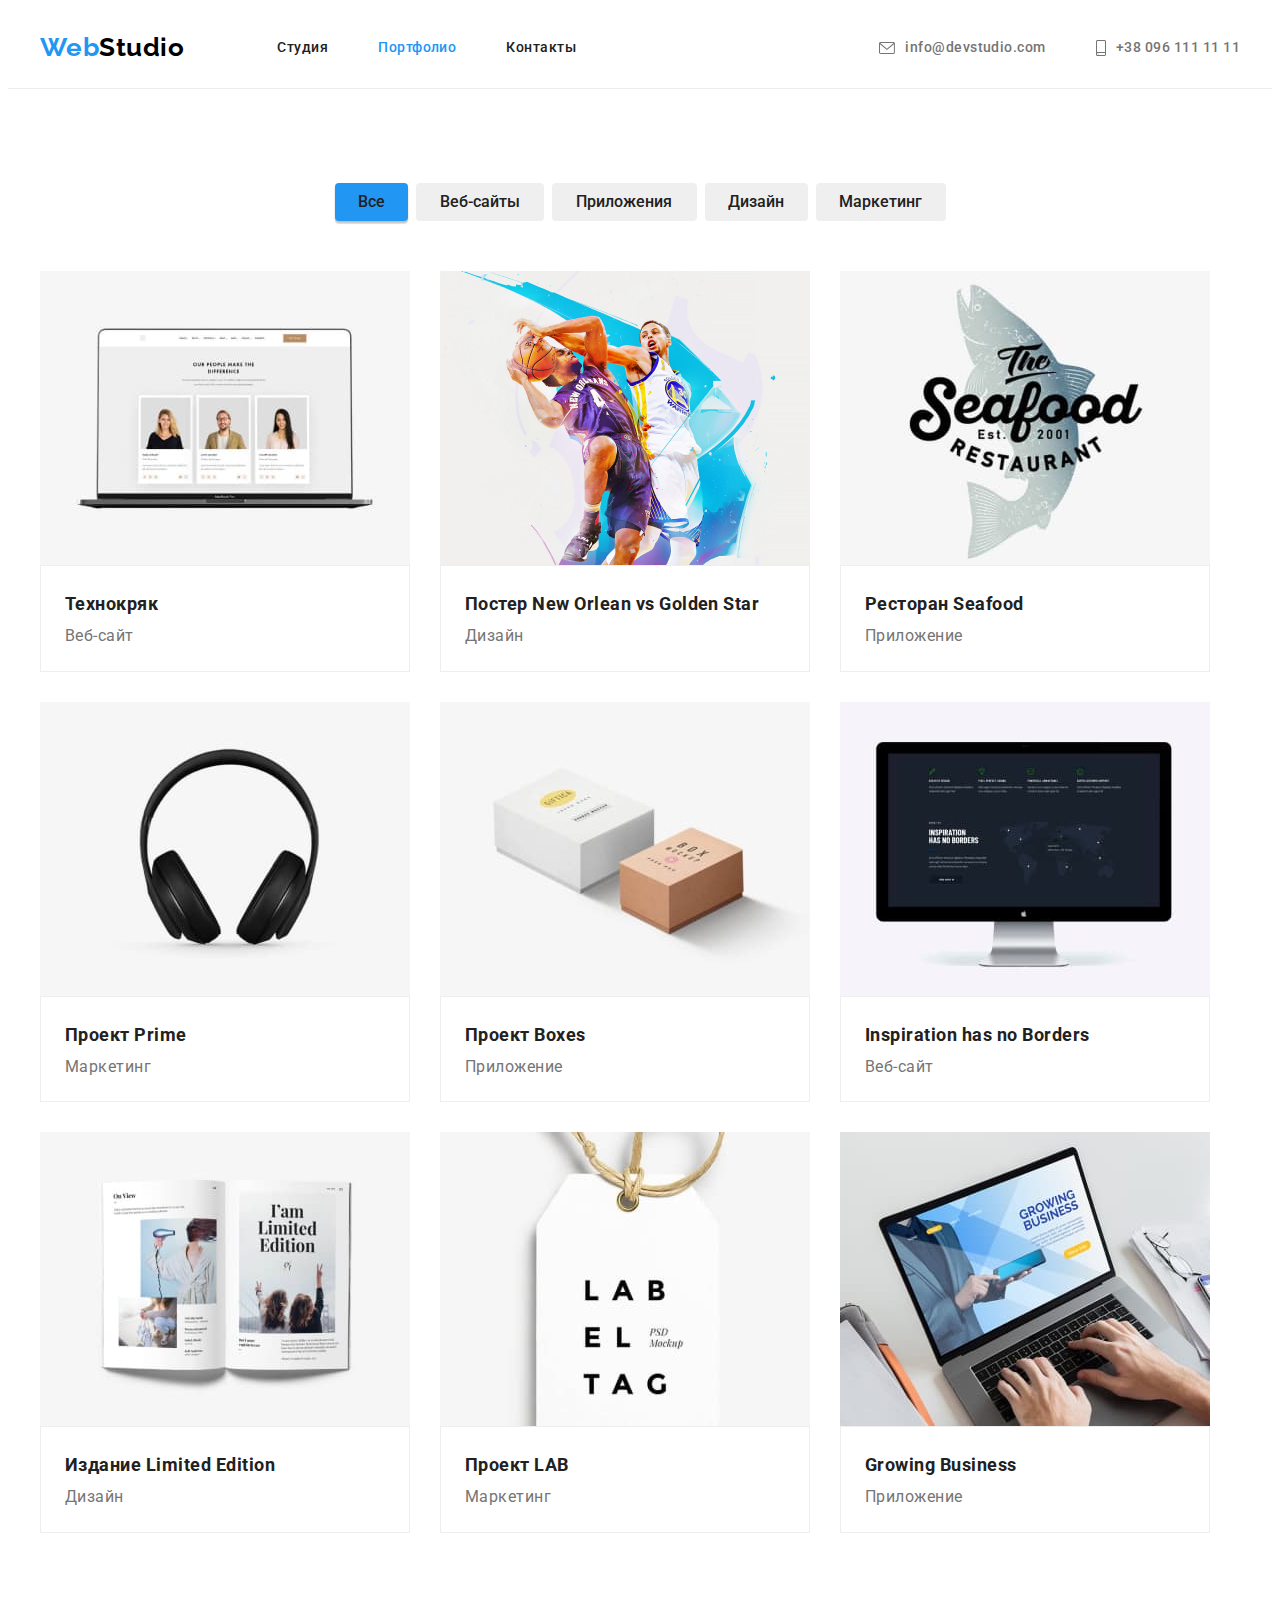
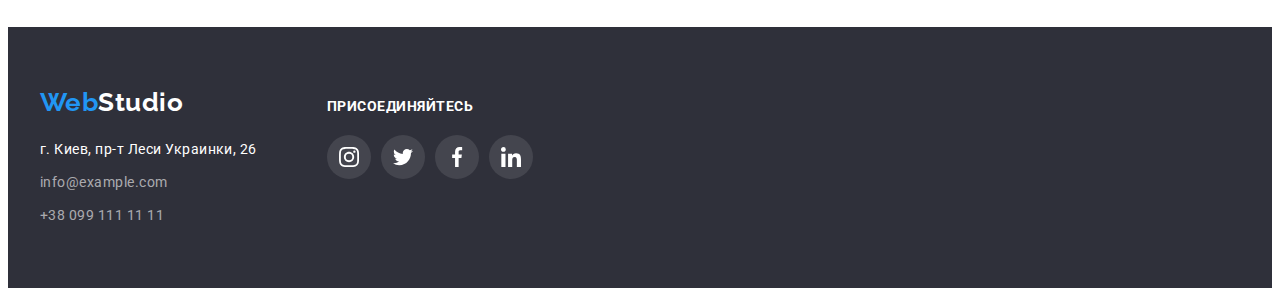
==== portfolio.html @ 43fdf646 "Initial commit" ====
<!DOCTYPE html>
<html lang="en">

<head>
  <meta charset="UTF-8" />
  <meta http-equiv="X-UA-Compatible" content="IE=edge" />
  <meta name="viewport" content="width=device-width, initial-scale=1.0" />
  <title>Portfolio</title>
  <link rel="preconnect" href="https://fonts.googleapis.com" />
  <link rel="preconnect" href="https://fonts.gstatic.com" crossorigin />
  <link href="https://fonts.googleapis.com/css2?family=Raleway:wght@700&family=Roboto:wght@400;500;700;900&display=swap"
    rel="stylesheet" />
  <link rel="stylesheet" href="https://cdnjs.cloudflare.com/ajax/libs/modern-normalize/1.1.0/modern-normalize.min.css"
    integrity="sha512-wpPYUAdjBVSE4KJnH1VR1HeZfpl1ub8YT/NKx4PuQ5NmX2tKuGu6U/JRp5y+Y8XG2tV+wKQpNHVUX03MfMFn9Q=="
    crossorigin="anonymous" referrerpolicy="no-referrer" />
  <link rel="stylesheet" href="./css/styles.css" />
</head>

<body>
  <!--header section-->
  <header class="section header-section">
    <div class="container header">
      <nav class="nav">
        <div class="nav-logo">
          <a class="logo" href=""><span class="accent">Web</span>Studio</a>
        </div>
        <ul class="list nav-list">
          <li class="item nav-item">
            <a class="link nav-link" href="./index.html">Студия</a>
          </li>
          <li class="item nav-item">
            <a class="link nav-link current" href="./portfolio.html">Портфолио</a>
          </li>
          <li class="item nav-item">
            <a class="link nav-link" href="">Контакты</a>
          </li>
        </ul>
      </nav>

      <!--contakt-->
      <ul class="list auth-list">
        <li class="item auth-item">
<a class="link mail-auth" href="mailto:info@devstudio.com" target="_blank" rel="noopener noreferrer"
  aria-label="envelope"><svg class="auth-icon" width="16" height="12">
    <use href="./images/icons.svg#envelope"></use>
  </svg>info@devstudio.com</a>
</li>
<li class="item auth-item">
  <a class="link tel-auth" href="tle:+380961111111" target="_blank" rel="noopener noreferrer" aria-label="tel"><svg
      class="auth-icon" width="10" height="16">
      <use href="./images/icons.svg#tel"></use>
    </svg>+38 096 111 11 11</a>
        </li>
      </ul>
    </div>
  </header>
  <!--main-->
  <main>
    <section class="section portfolio-section">
      <div class="container portfolio-btn">
        <ul class="list section-list">
          <li class="item-btn">
            <button class="btn all-btn" type="button">Все</button>
          </li>
          <li class="item-btn">
            <button class="btn web-btn" type="button">Веб-сайты</button>
          </li>
          <li class="item-btn">
            <button class="btn app-btn" type="button">Приложения</button>
          </li>
          <li class="item-btn">
            <button class="btn style-btn" type="button">Дизайн</button>
          </li>
          <li class="item-btn">
            <button class="btn market-btn" type="button">Маркетинг</button>
          </li>
        </ul>
      </div>

      <!--Логичний зоголовок-->
      <h1 class="visually-hidden">Портфолио</h1>
      <div class="container foto-portfolio">
        <ul class="list list-portfolio">
          <li class="item portfolio-item">
            <a href="" class="link">
              <img class="img" src="./images/people.jpg" alt="people" width="370" />
              <div class="card-portfolio">
                <h2 class="title-portfolio">Технокряк</h2>
                <p class="text-portfolio">Веб-сайт</p>
              </div>
            </a>
          </li>
          <li class="item portfolio-item">
            <a href="" class="link">
              <img class="img" src="./images/poster.jpg" alt="poster" width="370" />
              <div class="card-portfolio">
                <h2 class="title-portfolio">
                  Постер New Orlean vs Golden Star
                </h2>
                <p class="text-portfolio">Дизайн</p>
              </div>
            </a>
          </li>
          <li class="item portfolio-item">
            <a href="" class="link">
              <img class="img" src="./images/restaurant.jpg" alt="restaurant" width="370" />
              <div class="card-portfolio">
                <h2 class="title-portfolio">Ресторан Seafood</h2>
                <p class="text-portfolio">Приложение</p>
              </div>
            </a>
          </li>
          <li class="item portfolio-item">
            <a href="" class="link">
              <img class="img" src="./images/headphone.jpg" alt="headphone" width="370" />
              <div class="card-portfolio">
                <h2 class="title-portfolio">Проект Prime</h2>
                <p class="text-portfolio">Маркетинг</p>
              </div>
            </a>
          </li>
          <li class="item portfolio-item">
            <a href="" class="link">
              <img class="img" src="./images/box.jpg" alt="box" width="370" />
              <div class="card-portfolio">
                <h2 class="title-portfolio">Проект Boxes</h2>
                <p class="text-portfolio">Приложение</p>
              </div>
            </a>
          </li>
          <li class="item portfolio-item">
            <a href="" class="link">
              <img class="img" src="./images/map.jpg" alt="map" width="370" />
              <div class="card-portfolio">
                <h2 class="title-portfolio">Inspiration has no Borders</h2>
                <p class="text-portfolio">Веб-сайт</p>
              </div>
            </a>
          </li>
          <li class="item portfolio-item">
            <a href="" class="link">
              <img class="img" src="./images/magazine.jpg" alt="magazine" width="370" />
              <div class="card-portfolio">
                <h2 class="title-portfolio">Издание Limited Edition</h2>
                <p class="text-portfolio">Дизайн</p>
              </div>
            </a>
          </li>
          <li class="item portfolio-item">
            <a href="" class="link">
              <img class="img" src="./images/label.jpg" alt="label" width="370" />
              <div class="card-portfolio">
                <h2 class="title-portfolio">Проект LAB</h2>
                <p class="text-portfolio">Маркетинг</p>
              </div>
            </a>
          </li>
          <li class="item portfolio-item">
            <a href="" class="link">
              <img class="img" src="./images/netbook.jpg" alt="netbook" width="370" />
              <div class="card-portfolio">
                <h2 class="title-portfolio">Growing Business</h2>
                <p class="text-portfolio">Приложение</p>
              </div>
            </a>
          </li>
        </ul>
      </div>
    </section>
  </main>
  <!--footer-->
  <footer class="section footer-section">
    <div class="container footet-container">
      <div>
        <div class="logo-bottem">
          <a class="footer-logo" href=""><span class="footer-accent">Web</span>Studio</a>
        </div>
        <address class="address">г. Киев, пр-т Леси Украинки, 26</address>
        <ul class="list footer-list">
          <li class="item contakt-mail">
            <a class="mail-footer link" href="mailto:info@example.com">info@example.com</a>
          </li>
          <li class="item contakt-tel">
            <a class="tel-footer link" href="tel:+380991111111">+38 099 111 11 11</a>
          </li>
        </ul>
      </div>
      <div class="socials-footer">
        <h3 class="footer-title">присоединяйтесь</h3>
        <ul class="list socials-list">
          <li class="footer-item">
            <a class="footer-link link" href="" target="_blank" rel="noopener noreferrer"
              aria-label="Inspiration">
              <svg class="footer-icon" width="20" height="20">
                <use href="./images/icons.svg#instagram">
    
                </use>
              </svg>
            </a>
          </li>
          <li class="footer-item"><a class="footer-link link" href="" target="_blank" rel="noopener noreferrer"
              aria-label="twitter">
              <svg class="footer-icon" width="20" height="20">
                <use href="./images/icons.svg#twitter">
    
                </use>
              </svg>
            </a>
          </li>
          <li class="footer-item"><a class="footer-link link" href="" target="_blank" rel="noopener noreferrer"
              aria-label="facebook">
              <svg class="footer-icon" width="20" height="20">
                <use href="./images/icons.svg#facebook">
                </use>
              </svg>
            </a>
          </li>
          <li class="footer-item"><a class="footer-link link" href="" target="_blank" rel="noopener noreferrer"
              aria-label="linkedin">
              <svg class="footer-icon" width="20" height="20">
                <use href="./images/icons.svg#linkedin">
    
                </use>
              </svg>
            </a>
          </li>
        </ul>
      </div>
    </div>
  </footer>
</body>

</html>
---- css/styles.css ----
:root {
  --primary-text-color: #212121;
  --main-text-color: #757575;
  --title-text-color: #ffffff;
  --acctent-color: #2196f3;
  --primary-br-color: #ffffff;
  --main-bg-color: #2f303a;
  --acctent-bg-color: #188ce8;
}

html {
  box-sizing: border-box;
}

body {
  color: #212121;
  font-family: Roboto, sans-serif;
  text-decoration: none;
  letter-spacing: 0.03em;
}

/* основной цвет текста #212121*/
/* вторичный цвет  текста #757575 */
/* акцент цвет текст #ffffff */
/* доп цвет текста #000000 */
/* фоновый цвет #ffffff */
/* акцент #2196f3 */
/* вторичный фоновый цвет #2F303A*/
/*header*/
.visually-hidden {
  position: absolute;
  white-space: nowrap;
  width: 1px;
  height: 1px;
  overflow: hidden;
  border: 0;
  padding: 0;
  clip: rect(0 0 0 0);
  clip-path: inset(50%);
  margin: -1px;
}

.container {
  width: 1200px;
  padding-left: 15px;
  padding-right: 15px;
  margin-right: auto;
  margin-left: auto;

}

h1,
h2,
h3,
h4,
h5,
h6,
p,
ul {
  padding: 0;
  margin: 0;
}

.link {
  text-decoration: none;
  padding: 0;
  margin: 0;
}

.list {
  list-style: none;
}

.section.no-padding {
  padding-top: 0;
  padding-bottom: 0;
}

/*header*/
.header-section {
  background: #ffffff;
  border-bottom: 1px solid #ECECEC;


}

.header {
  display: flex;
  align-items: center;

}

.nav {
  display: flex;
}

.logo {
  display: block;
  padding-top: 24px;
  padding-bottom: 25px;
  color: #000000;
  font-family: "Raleway";
  font-weight: 700;
  font-size: 26px;
  line-height: 1.2;
  text-decoration: none;
}

span.accent {
  color: var(--acctent-color);

  font-family: "Raleway";
  font-weight: 700;
  font-size: 26px;
  line-height: 1.2;
  letter-spacing: 0.03em;
  text-decoration: none;
}

.nav-logo {
  margin-right: 93px;
}

.nav-list {
  display: flex;
}

.nav-list .item:not(:last-child) {
  margin-right: 50px;
}

.auth-list {
  display: flex;
  margin-left: auto;

}

.auth-list .item +.item {
  margin-left: 50px;
}

.nav-link {
  display: block;
  padding-top: 32px;
  padding-bottom: 32px;

  color: var(--primary-text-color);
  font-weight: 500;
  font-size: 14px;
  line-height: 1.14;

}

.nav-link:hover,
.nav-link:focus {
  color: var(--acctent-color);
}

.current {
  color: var(--acctent-color);
}

.mail-auth {
  display: flex;
  justify-content: center;
  align-items: center;
  gap: 10px;
  padding-top: 32px;
  padding-bottom: 32px;
  color: var(--main-text-color);

  font-weight: 500;
  font-size: 14px;
  line-height: 1.14;
}
.contakt-auth{
  display:flex;
  padding-top: 32px;
  padding-bottom: 32px;
  margin-right: 10px;
    align-items: center;
    justify-content: center;
  color: #757575;
}
.contakt-auth:hover,
.contakt-auth:focus{
  color: var(--acctent-color);
}

.auth-icon{
  fill: currentColor;
}
.mail-auth:hover,
.mail-auth:focus {
  text-decoration: none;
  color: var(--acctent-color);
}
.actual {
  color: var(--acctent-color);
}

.tel-auth {
  display: flex;
  justify-content: center;
  align-items: center;
  gap: 10px;
  padding-top: 32px;
  padding-bottom: 32px;
  color: var(--main-text-color);

  font-weight: 500;
  font-size: 14px;
  line-height: 1.14;
}

.tel-auth:hover,
.tel-auth:focus {
  text-decoration: none;
  color: var(--acctent-color);
}

/*main*/
.main-section {
  padding-top: 200px;
  padding-bottom: 200px;
  height: 600px;
  max-width: 1600px;
  margin-left: auto;
  margin-right: auto;
  background-color: #2f303a;
  background-image: linear-gradient(rgba(47, 48, 58, 0.4), rgba(47, 48, 58, 0.4)), url(../images/fon.jpg);
  background-repeat: no-repeat;
  background-position: center 0;

  text-align: center;
}

.main-title {
  width: 696px;
  margin: auto;
  margin-top: 0;
  margin-bottom: 30px;

  color: var(--title-text-color);

  font-weight: 900;
  font-size: 44px;
  line-height: 1.36;
  letter-spacing: 0.06em;
  text-transform: uppercase;
}

.main-btn {
  display: inline-block;
  box-shadow: 0px 4px 4px rgba(0, 0, 0, 0.15);
  border-radius: 4px;
  padding: 10px 32px;
  color: var(--title-text-color);
  min-width: 200px;


  background-color: var(--acctent-color);
  font-family: Roboto, sans-serif;
  font-weight: 700;
  font-size: 16px;
  line-height: 1.9;
  letter-spacing: 0.06em;
  cursor: pointer;
}

.main-btn:hover,
.main-btn:focus {
  background-color: var(--acctent-bg-color);
}

.section-list {
  display: flex;
  justify-content: center;
}

.btn-item {
  margin-right: 8px;

}

/*lifestyle*/
.lifestyle-section {
  padding-top: 94px;
}

.lifestyle-list {
  display: flex;
  flex-wrap: wrap;
}

.lifestyle-list .item {
  width: 270px;
}

.lifestyle-list .item:not(:last-child) {
  margin-right: 30px;
}

.title-lifestyle {
  margin-top: 0;
  margin-bottom: 10px;
  color: var(--primary-text-color);

  font-weight: 700;
  font-size: 14px;
  line-height: 1.14;
  text-transform: uppercase;
}

.text-lifestyle {
  margin-top: 0;
  color: var(--main-text-color);

  font-weight: 400;
  font-size: 14px;
  line-height: 1.7;
}

/*about*/
.section-about {

  padding-top: 94px;
  padding-bottom: 94px;
}

.title-about {
  margin-top: 0;
  margin-bottom: 50px;
  color: var(--primary-text-color);

  font-weight: 700;
  font-size: 36px;
  line-height: 1.16;
  text-align: center;
}

.about-list {
  display: flex;
  flex-wrap: wrap;
  margin-top: 0;
}

.about-list .item {
  width: 370px;

}

.about-list .item:not(:last-child) {
  margin-right: 30px;
}

/*team*/
.team-section {
  padding-top: 94px;
  padding-bottom: 94px;
  background-color: #F5F4FA;
  text-align: center;
}

.team-title {
  margin-top: 0;
  margin-bottom: 50px;
  color: var(--primary-text-color);

  font-weight: 700;
  font-size: 36px;
  line-height: 1.16;

}

.img {
  display: block;
  max-width: 100%;
  height: auto;
  margin-top: 0;

}

.card-team {
  padding-top: 30px;
  padding-bottom: 30px;
  border-radius: 0px 0px 4px 4px;
}

.text-name {
  margin-top: 0;
  margin-bottom: 10px;
  color: var(--primary-text-color);
  font-weight: 500;
  font-size: 16px;
  line-height: 1.18;
}

.text-team {
  margin-top: 0;
  margin-bottom: 16px;


  color: var(--main-text-color);

  font-weight: 400;
  font-size: 16px;
  line-height: 1.18;
}

.team-list {
  display: flex;
  flex-wrap: wrap;

}

.team-list .item {
  width: 270px;
  background: #FFFFFF;  
    box-shadow: 0px 1px 3px rgba(0, 0, 0, 0.12), 0px 1px 1px rgba(0, 0, 0, 0.14), 0px 2px 1px rgba(0, 0, 0, 0.2);
    border-radius: 0px 0px 4px 4px;
  
}

.team-list .item:not(:last-child) {
  margin-right: 30px;
}

/* footer */
.footer-section {
  display: flex;
  padding-top: 60px;
  padding-bottom: 60px;

  background: var(--main-bg-color);
}

.footer-logo {

  color: var(--title-text-color);
  font-family: "Raleway";
  font-weight: 700;
  font-size: 26px;
  line-height: 1.19;
  text-decoration: none;
}

span.footer-accent {
  color: var(--acctent-color);

  font-family: "Raleway";
  font-weight: 700;
  font-size: 26px;
  line-height: 1.19;
  text-decoration: none;
}

.logo-bottem {
  margin-bottom: 20px;
}

.address {
  margin-bottom: 9px;
  color: var(--title-text-color);
  font-style: normal;
  font-weight: 400;
  font-size: 14px;
  line-height: 1.7;
}

.mail-footer {

  color: var(--title-text-color);
  color: rgba(255, 255, 255, 0.6);
  font-weight: 400;
  font-size: 14px;
  line-height: 1.7;
}

.contakt-mail {
  margin-bottom: 9PX;
}

.tel-footer {

  color: var(--title-text-color);
  color: rgba(255, 255, 255, 0.6);
  font-weight: 400;
  font-size: 14px;
  line-height: 1.7;
}
.footet-container{
  display: flex;
  align-items: baseline;
  
}

.socials-footer{
 margin-left: 70px;

}
.socials-list{
  display: flex;
    align-items: center;
    justify-content: center;
    gap: 10px;
}
.footer-title{
  width: 145px;
  margin-top: 0;
  margin-bottom: 20px;

  font-weight: 700;
  font-size: 14px;
  line-height: 1.14;
  text-transform: uppercase;
  
    color: #FFFFFF;
}
.footer-link{
  display: flex;
  flex-wrap: wrap;
    align-items: center;
    justify-content: center;
    width: 44px;
    height: 44px;
    color:#FFFFFF;
background-color: rgba(255, 255, 255, 0.1);
    border-radius: 50%;
   
}
.footer-link:hover,
.footer-link:focus{
  color: #FFFFFF;
  background-color: #2196f3;
}
.footer-icon{
  fill: #FFFFFF;
}


/*portfolio*/
/*bottem*/
.portfolio-section {
  padding-top: 94px;
  padding-bottom: 94px;
}

.section-list .item-btn:not(:last-child) {
  margin-right: 8px;

}

.portfolio-btn {
  display: flex;
  margin-bottom: 50px;
  align-items: center;
  justify-content: center;
}

.all-btn {
  display: inline-block;
  box-shadow: 0px 3px 1px rgba(0, 0, 0, 0.1), 0px 1px 2px rgba(0, 0, 0, 0.08), 0px 2px 2px rgba(0, 0, 0, 0.12);
  border-radius: 4px;
  min-width: 73px;
  color: var(--title-text-color);
  background-color: var(--acctent-color);
  cursor: pointer;

  font-family: inherit;
  font-weight: 500;
  font-size: 16px;
  line-height: 1.6;
  text-align: center;
  border: none;
}

.all-btn:hover,
.all-btn:focus,
.all-btn:active {
  background-color: var(--acctent-color);
  
}

.btn {
  display: inline-block;
  padding: 6px 22px;
  border-radius: 4px;


  color: var(--primary-text-color);
  cursor: pointer;
  font-family: inherit;
  font-weight: 500;
  font-size: 16px;
  line-height: 1.6;
  text-align: center;
  border: none;

}

.btn:hover,
.btn:focus {
  background-color: var(--acctent-color);
  color: #ffffff;

    border: 1px solid #EEEEEE;
    box-shadow: 0px 1px 1px rgba(0, 0, 0, 0.12), 0px 4px 4px rgba(0, 0, 0, 0.06), 1px 4px 6px rgba(0, 0, 0, 0.16);
}

.web-btn {
  min-width: 128px;
}

.app-btn {
  min-width: 145px;
}

.style-btn {
  min-width: 103px;

}

.market-btn {
  min-width: 130px;
}

.list-portfolio {
  display: flex;
  flex-wrap: wrap;

}

.portfolio-item {
  width: 370px;
  margin-right: 30px;
  margin-bottom: 30px;
  
  
}
.portfolio-item:hover{
background: #FFFFFF;
  border: 1px solid #EEEEEE;
  box-shadow: 0px 1px 1px rgba(0, 0, 0, 0.12), 0px 4px 4px rgba(0, 0, 0, 0.06), 1px 4px 6px rgba(0, 0, 0, 0.16);

}

.portfolio-item:nth-child(3n) {
  margin-right: 0px;
}

.portfolio-item:nth-last-child(-n+3) {
  margin-bottom: 0;
}

.card-portfolio {
  border: 1px solid #EEEEEE;
  padding: 20px 24px;
}

.title-portfolio {
  color: var(--primary-text-color);

  font-weight: 700;
  font-size: 18px;
  line-height: 2;
}

.text-portfolio {
  color: var(--main-text-color);

  font-weight: 400;
  font-size: 16px;
  line-height: 1.8;
}
/*socials icons*/
.socials{
  display: flex;
  align-items: center;
  justify-content: center;
  gap: 10px;

}
.socials-link{
  display: flex;
    align-items: center;
    justify-content: center;
  width: 44px;
  height:44px;
  color: #AFB1B8;
  background-color: #FFFFFF;
  border-radius: 50%;
  
}
.socials-link:hover,
.socials-link:focus{
  color: #FFFFFF;
  background-color: var(--acctent-color);
}
.socials-icon{
  fill:currentColor;
}
/*acctent
.socials-link:hover{
  background-color: var(--acctent-color);
}
.socials-link:hover .socials-icon{
  fill: #FFFFFF;
 
}*/
/*group icons*/
.group-list{
  display: flex;
  align-items: center;
  justify-content: center;
  gap: 30px;
}
.group-link{
  display: flex;
    flex-wrap: wrap;
    align-items: center;
    justify-content: center;
    width: 270px;
    height: 120px;
    margin-bottom: 30px;
    border-radius: 4px;
    background-color: #F5F4FA; 

  
    
}
/*company icons*/
.companys-section{
  padding-top: 94px;
    padding-bottom: 94px;
text-align: center;
}
.company-container{
  display: inline-block;
}
.company-title{
  margin: auto ;
  margin-bottom: 50px;
  font-weight: 700;
    font-size: 36px;
    line-height: 1.16;
    color: var(--primary-text-color);
}
.company-list{
  display: flex;
    align-items: center;
    justify-content: center;
    gap: 30px;
}
.company-link{
  display: flex;
    flex-wrap: wrap;
    align-items: center;
    justify-content: center;
    width: 170px;
    height: 92px;
   border: 1px solid #AFB1B8;
    border-radius: 4px;

    color: #AFB1B8;
  
  
}
.company-link:hover,
.company-link:focus{
  color: var(--acctent-color);
  border-color: var(--acctent-color);
}
.company-icon{
  fill:currentColor;
}
/* outline: 2px solid red;
outline-offset: -2px;*/
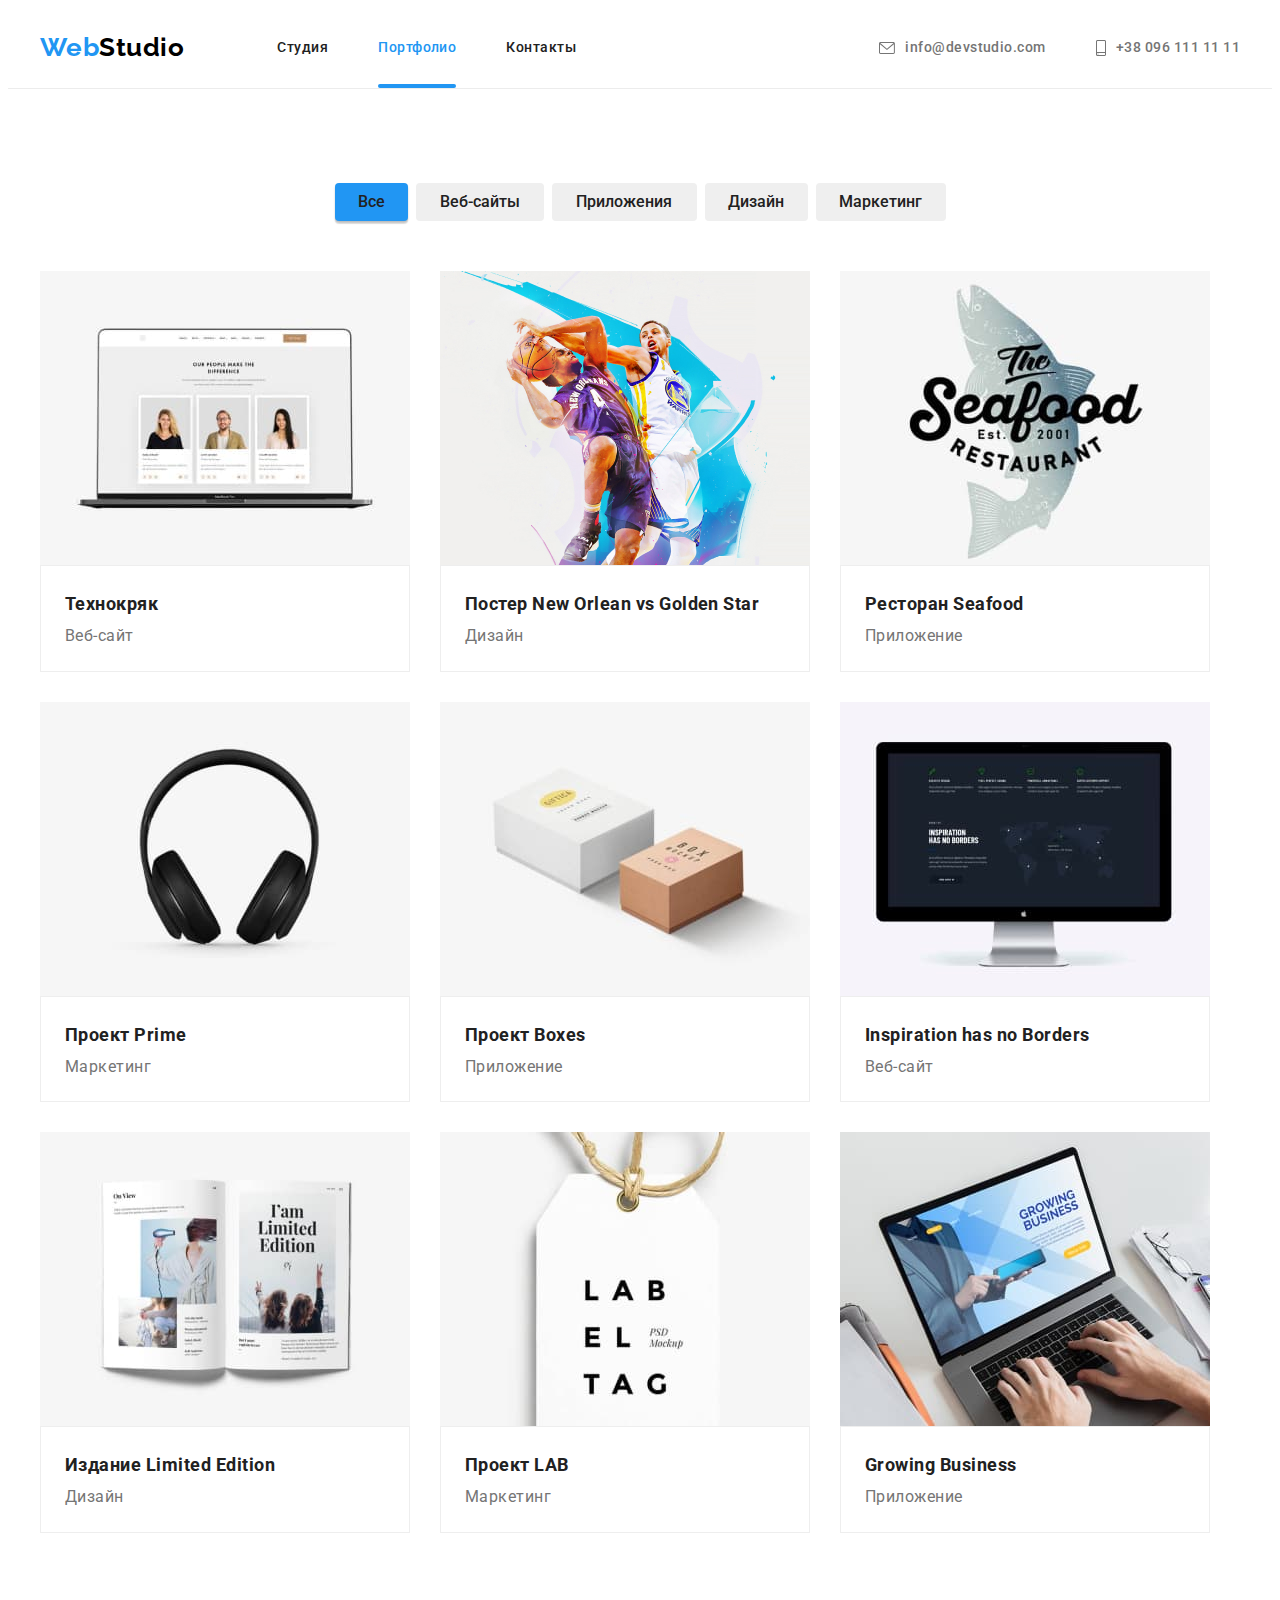
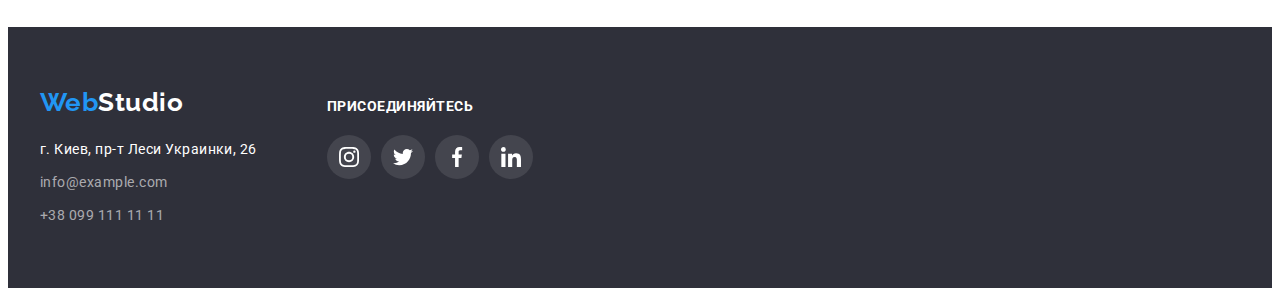
==== commit 180c6ac5: "добавление модального скрипта" ====
--- a/portfolio.html
+++ b/portfolio.html
@@ -29,7 +29,7 @@
             <a class="link nav-link" href="./index.html">Студия</a>
           </li>
           <li class="item nav-item">
-            <a class="link nav-link current" href="./portfolio.html">Портфолио</a>
+            <a class="link nav-link second current" href="./portfolio.html">Портфолио</a>
           </li>
           <li class="item nav-item">
             <a class="link nav-link" href="">Контакты</a>
--- a/css/styles.css
+++ b/css/styles.css
@@ -157,7 +157,36 @@
 }
 
 .current {
+  position: relative;
   color: var(--acctent-color);
+
+}
+.ferst::after{
+  content: '';
+    position: absolute;
+    bottom: 0;
+    left: 0;
+  
+    display: inline-block;
+  
+    width: 100%;
+    height: 4px;
+    background-color: var(--acctent-color);
+    border-radius: 2px;
+}
+
+.second::after{
+  content: '';
+    position: absolute;
+    bottom: 0;
+    left: 0;
+  
+    display: inline-block;
+  
+    width: 100%;
+    height: 4px;
+    background-color: var(--acctent-color);
+    border-radius: 2px;
 }
 
 .mail-auth {
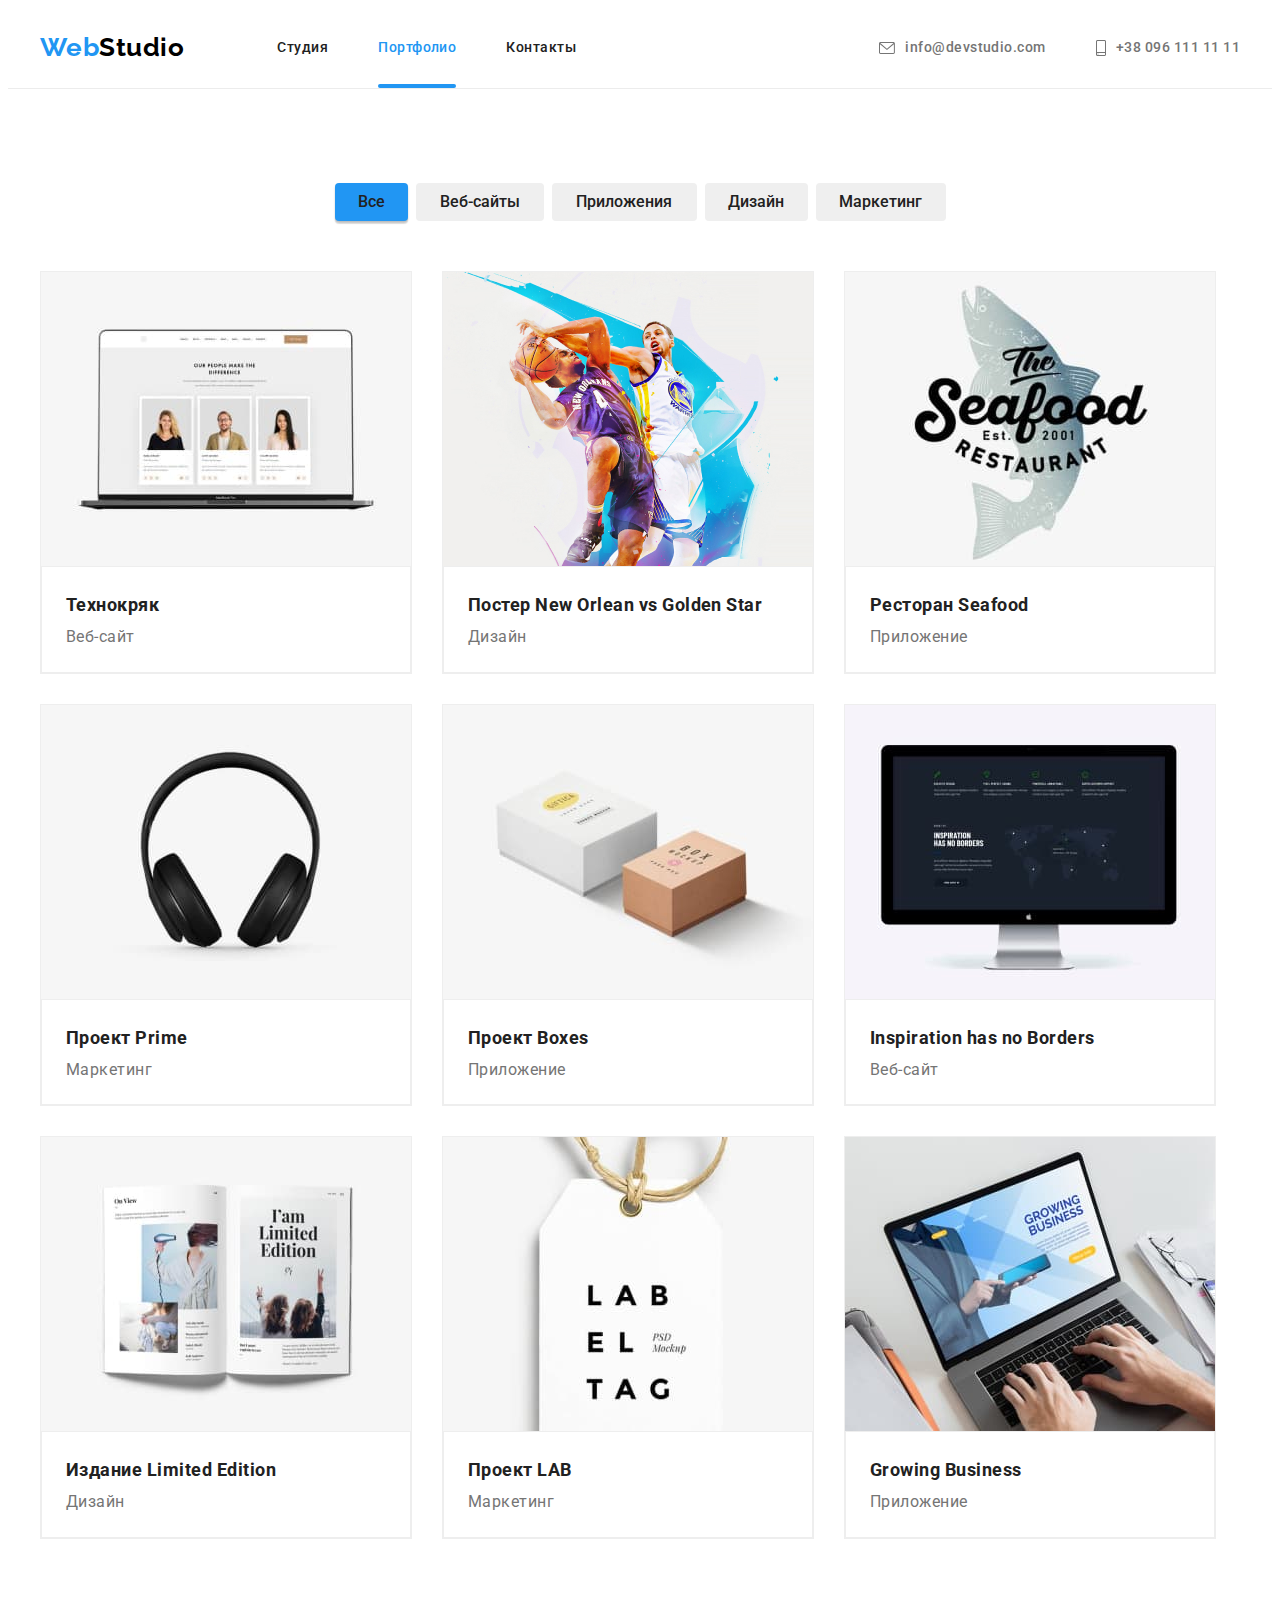
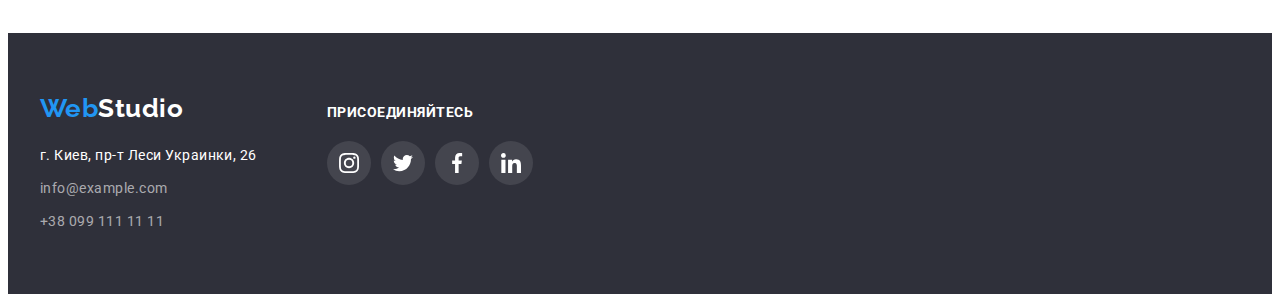
==== commit 97997fa4: "убрала полосу" ====
--- a/portfolio.html
+++ b/portfolio.html
@@ -83,7 +83,13 @@
         <ul class="list list-portfolio">
           <li class="item portfolio-item">
             <a href="" class="link">
+              <div class="overlay-card">
               <img class="img" src="./images/people.jpg" alt="people" width="370" />
+              <div class="overlay">
+              <p class="text-overlay">Ресурс предлагает комплексные предложения с разным уровнем функционала и сервисов. Все это позволит посетителю получить
+              исчерпывающие сведения о компании или частном лице.</p>
+              </div>
+              </div>
               <div class="card-portfolio">
                 <h2 class="title-portfolio">Технокряк</h2>
                 <p class="text-portfolio">Веб-сайт</p>
@@ -91,8 +97,14 @@
             </a>
           </li>
           <li class="item portfolio-item">
-            <a href="" class="link">
-              <img class="img" src="./images/poster.jpg" alt="poster" width="370" />
+            <div class="overlay-card">
+            <a href="" class="link">
+              <img class="img" src="./images/poster.jpg" alt="poster" width="370"/>
+             <div class="overlay">
+              <p class="text-overlay">Ресурс предлагает комплексные предложения с разным уровнем функционала и сервисов. Все это позволит посетителю получить
+              исчерпывающие сведения о компании или частном лице.</p>
+              </div>
+              </div>
               <div class="card-portfolio">
                 <h2 class="title-portfolio">
                   Постер New Orlean vs Golden Star
@@ -102,8 +114,14 @@
             </a>
           </li>
           <li class="item portfolio-item">
-            <a href="" class="link">
-              <img class="img" src="./images/restaurant.jpg" alt="restaurant" width="370" />
+            <div class="overlay-card">
+            <a href="" class="link">
+              <img class="img" src="./images/restaurant.jpg" alt="restaurant" width="370"/>
+               <div class="overlay">
+              <p class="text-overlay">Ресурс предлагает комплексные предложения с разным уровнем функционала и сервисов. Все это позволит посетителю получить
+              исчерпывающие сведения о компании или частном лице.</p>
+              </div>
+              </div>
               <div class="card-portfolio">
                 <h2 class="title-portfolio">Ресторан Seafood</h2>
                 <p class="text-portfolio">Приложение</p>
@@ -111,8 +129,14 @@
             </a>
           </li>
           <li class="item portfolio-item">
-            <a href="" class="link">
-              <img class="img" src="./images/headphone.jpg" alt="headphone" width="370" />
+            <div class="overlay-card">
+            <a href="" class="link">
+              <img class="img" src="./images/headphone.jpg" alt="headphone" width="370"/>
+               <div class="overlay">
+              <p class="text-overlay">Ресурс предлагает комплексные предложения с разным уровнем функционала и сервисов. Все это позволит посетителю получить
+              исчерпывающие сведения о компании или частном лице.</p>
+              </div>
+              </div>
               <div class="card-portfolio">
                 <h2 class="title-portfolio">Проект Prime</h2>
                 <p class="text-portfolio">Маркетинг</p>
@@ -120,8 +144,14 @@
             </a>
           </li>
           <li class="item portfolio-item">
-            <a href="" class="link">
-              <img class="img" src="./images/box.jpg" alt="box" width="370" />
+            <div class="overlay-card">
+            <a href="" class="link">
+              <img class="img" src="./images/box.jpg" alt="box" width="370"/>
+               <div class="overlay">
+              <p class="text-overlay">Ресурс предлагает комплексные предложения с разным уровнем функционала и сервисов. Все это позволит посетителю получить
+              исчерпывающие сведения о компании или частном лице.</p>
+              </div>
+              </div>     
               <div class="card-portfolio">
                 <h2 class="title-portfolio">Проект Boxes</h2>
                 <p class="text-portfolio">Приложение</p>
@@ -129,8 +159,14 @@
             </a>
           </li>
           <li class="item portfolio-item">
-            <a href="" class="link">
-              <img class="img" src="./images/map.jpg" alt="map" width="370" />
+            <div class="overlay-card">
+            <a href="" class="link">
+              <img class="img" src="./images/map.jpg" alt="map" width="370"/>
+               <div class="overlay">
+              <p class="text-overlay">Ресурс предлагает комплексные предложения с разным уровнем функционала и сервисов. Все это позволит посетителю получить
+              исчерпывающие сведения о компании или частном лице.</p>
+              </div>
+              </div>     
               <div class="card-portfolio">
                 <h2 class="title-portfolio">Inspiration has no Borders</h2>
                 <p class="text-portfolio">Веб-сайт</p>
@@ -138,8 +174,14 @@
             </a>
           </li>
           <li class="item portfolio-item">
-            <a href="" class="link">
-              <img class="img" src="./images/magazine.jpg" alt="magazine" width="370" />
+            <div class="overlay-card">
+            <a href="" class="link">
+              <img class="img" src="./images/magazine.jpg" alt="magazine" width="370"/>
+               <div class="overlay">
+              <p class="text-overlay">Ресурс предлагает комплексные предложения с разным уровнем функционала и сервисов. Все это позволит посетителю получить
+              исчерпывающие сведения о компании или частном лице.</p>
+              </div>
+              </div>
               <div class="card-portfolio">
                 <h2 class="title-portfolio">Издание Limited Edition</h2>
                 <p class="text-portfolio">Дизайн</p>
@@ -147,8 +189,14 @@
             </a>
           </li>
           <li class="item portfolio-item">
-            <a href="" class="link">
-              <img class="img" src="./images/label.jpg" alt="label" width="370" />
+            <div class="overlay-card">
+            <a href="" class="link">
+              <img class="img" src="./images/label.jpg" alt="label" width="370"/>
+               <div class="overlay">
+              <p class="text-overlay">Ресурс предлагает комплексные предложения с разным уровнем функционала и сервисов. Все это позволит посетителю получить
+              исчерпывающие сведения о компании или частном лице.</p>
+              </div>
+              </div> 
               <div class="card-portfolio">
                 <h2 class="title-portfolio">Проект LAB</h2>
                 <p class="text-portfolio">Маркетинг</p>
@@ -156,8 +204,14 @@
             </a>
           </li>
           <li class="item portfolio-item">
-            <a href="" class="link">
-              <img class="img" src="./images/netbook.jpg" alt="netbook" width="370" />
+            <div class="overlay-card">
+            <a href="" class="link">
+              <img class="img" src="./images/netbook.jpg" alt="netbook" width="370"/>
+               <div class="overlay">
+              <p class="text-overlay">Ресурс предлагает комплексные предложения с разным уровнем функционала и сервисов. Все это позволит посетителю получить
+              исчерпывающие сведения о компании или частном лице.</p>
+              </div>
+              </div>
               <div class="card-portfolio">
                 <h2 class="title-portfolio">Growing Business</h2>
                 <p class="text-portfolio">Приложение</p>
--- a/css/styles.css
+++ b/css/styles.css
@@ -6,8 +6,9 @@
   --primary-br-color: #ffffff;
   --main-bg-color: #2f303a;
   --acctent-bg-color: #188ce8;
-}
-
+  --cubic: cubic-bezier(0.4, 0, 0.2, 1);
+}
+  
 html {
   box-sizing: border-box;
 }
@@ -148,12 +149,14 @@
   font-weight: 500;
   font-size: 14px;
   line-height: 1.14;
-
+  
+  transition: color 250ms var(--cubic);
 }
 
 .nav-link:hover,
 .nav-link:focus {
   color: var(--acctent-color);
+  
 }
 
 .current {
@@ -201,6 +204,17 @@
   font-weight: 500;
   font-size: 14px;
   line-height: 1.14;
+
+  transition: color 250ms var(--cubic);
+}
+.mail-auth:hover,
+.mail-auth:focus {
+  text-decoration: none;
+  color: var(--acctent-color);
+}
+
+.actual {
+  color: var(--acctent-color);
 }
 .contakt-auth{
   display:flex;
@@ -210,6 +224,8 @@
     align-items: center;
     justify-content: center;
   color: #757575;
+
+transition: color 250ms var(--cubic);
 }
 .contakt-auth:hover,
 .contakt-auth:focus{
@@ -218,14 +234,6 @@
 
 .auth-icon{
   fill: currentColor;
-}
-.mail-auth:hover,
-.mail-auth:focus {
-  text-decoration: none;
-  color: var(--acctent-color);
-}
-.actual {
-  color: var(--acctent-color);
 }
 
 .tel-auth {
@@ -240,6 +248,8 @@
   font-weight: 500;
   font-size: 14px;
   line-height: 1.14;
+
+  transition: color 250ms var(--cubic);
 }
 
 .tel-auth:hover,
@@ -295,8 +305,9 @@
   line-height: 1.9;
   letter-spacing: 0.06em;
   cursor: pointer;
-}
-
+   
+transition: background-color 250ms var(--cubic);
+}
 .main-btn:hover,
 .main-btn:focus {
   background-color: var(--acctent-bg-color);
@@ -373,7 +384,34 @@
   flex-wrap: wrap;
   margin-top: 0;
 }
-
+.about-item{
+  position: relative;
+  top: 0;
+  left: 0;
+
+}
+
+.about{
+position: absolute;
+bottom: 0;
+left: 0;
+  
+width: 370px;
+height: 70px;
+
+  background-color: rgba(47, 48, 58, 0.8);
+}
+.about-text{
+  color:#FFFFFF;
+  padding-top: 27px;
+  padding-bottom:27px ;
+
+  font-weight: 700;
+    font-size: 14px;
+    line-height: 1.14;
+    text-align: center;
+    text-transform: uppercase;
+}
 .about-list .item {
   width: 370px;
 
@@ -556,7 +594,8 @@
     color:#FFFFFF;
 background-color: rgba(255, 255, 255, 0.1);
     border-radius: 50%;
-   
+  transition: color 250ms var(--cubic), background-color 250ms var(--cubic);
+    
 }
 .footer-link:hover,
 .footer-link:focus{
@@ -602,6 +641,7 @@
   line-height: 1.6;
   text-align: center;
   border: none;
+  transition: background-color 250ms var(--cubic);
 }
 
 .all-btn:hover,
@@ -616,7 +656,7 @@
   padding: 6px 22px;
   border-radius: 4px;
 
-
+  border: 1px solid #EEEEEE;
   color: var(--primary-text-color);
   cursor: pointer;
   font-family: inherit;
@@ -625,6 +665,9 @@
   line-height: 1.6;
   text-align: center;
   border: none;
+  
+  transition: color 250ms var(--cubic), background-color 250ms var(--cubic), box-shadow 250ms var(--cubic);
+  
 
 }
 
@@ -632,8 +675,7 @@
 .btn:focus {
   background-color: var(--acctent-color);
   color: #ffffff;
-
-    border: 1px solid #EEEEEE;
+  
     box-shadow: 0px 1px 1px rgba(0, 0, 0, 0.12), 0px 4px 4px rgba(0, 0, 0, 0.06), 1px 4px 6px rgba(0, 0, 0, 0.16);
 }
 
@@ -655,21 +697,58 @@
 }
 
 .list-portfolio {
+
   display: flex;
   flex-wrap: wrap;
 
+}
+.overlay-card{
+  position: relative;
+  overflow: hidden;
+transition: transition 250ms var(--cubic);
+
+}
+
+.overlay{
+  position: absolute;
+  bottom: 0;
+  left: 0;
+  width: 100%;
+  height: 100%;
+  
+color: var(--acctent-color);
+background-color: rgba(33, 150, 243, 0.9);
+transform: translateY(100%);
+transition: transform 250ms var(--cubic); 
+opacity: 1;
+}
+
+.overlay-card:hover .overlay {
+  transform: translateY(0);
+  opacity: 1;
+
+}
+.text-overlay{
+padding: 63px 24px;
+  color: #FFFFFF;
+  font-weight: 400;
+  font-size: 18px;
+  line-height: 1.55;
+  
+    
 }
 
 .portfolio-item {
   width: 370px;
   margin-right: 30px;
   margin-bottom: 30px;
-  
+  border: 1px solid #EEEEEE;
+  transition:  background-color 250ms var(--cubic), box-shadow 250ms var(--cubic);
+
   
 }
 .portfolio-item:hover{
-background: #FFFFFF;
-  border: 1px solid #EEEEEE;
+background-color: #FFFFFF;
   box-shadow: 0px 1px 1px rgba(0, 0, 0, 0.12), 0px 4px 4px rgba(0, 0, 0, 0.06), 1px 4px 6px rgba(0, 0, 0, 0.16);
 
 }
@@ -693,6 +772,8 @@
   font-weight: 700;
   font-size: 18px;
   line-height: 2;
+  
+  
 }
 
 .text-portfolio {
@@ -719,12 +800,14 @@
   color: #AFB1B8;
   background-color: #FFFFFF;
   border-radius: 50%;
-  
+  transition: color 250ms var(--cubic), background-color 250ms var(--cubic);
+
 }
 .socials-link:hover,
 .socials-link:focus{
   color: #FFFFFF;
   background-color: var(--acctent-color);
+  
 }
 .socials-icon{
   fill:currentColor;
@@ -754,8 +837,6 @@
     margin-bottom: 30px;
     border-radius: 4px;
     background-color: #F5F4FA; 
-
-  
     
 }
 /*company icons*/
@@ -792,7 +873,7 @@
     border-radius: 4px;
 
     color: #AFB1B8;
-  
+  transition: color 250ms var(--cubic);
   
 }
 .company-link:hover,
@@ -804,4 +885,67 @@
   fill:currentColor;
 }
 /* outline: 2px solid red;
-outline-offset: -2px;*/+outline-offset: -2px;*/
+
+/*modal window*/
+
+
+.backdrop{
+  position: fixed;
+  top: 0;
+  left: 0;
+width: 100%;
+height: 100%;
+background-color: rgba(0, 0, 0, 0.2);
+
+transition: opacity 250ms var(--cubic), visibility 250ms var(--cubic);  
+
+}
+
+.backdrop.is-hidden{
+  opacity: 0;
+  pointer-events: none;
+  visibility: hidden;
+}
+ .backdrop.is-hidden .modal{
+  transform: translate(-50%, -50%) scale(0.5);
+ }
+.modal{
+  position: absolute;
+  top: 50%;
+  left: 50%;
+  transform: translate(-50%, -50%) scale(1);
+
+  width: 528px;
+  height: 581px;
+  background-color: #FFFFFF;
+  box-shadow: 0px 1px 3px rgba(0, 0, 0, 0.12),
+    0px 1px 1px rgba(0, 0, 0, 0.14),
+    0px 2px 1px rgba(0, 0, 0, 0.2);
+    border-radius: 4px;
+transition: translate 250ms var(--cubic),scale 1150ms var(--cubic);
+}
+
+.modal-btn{
+  position: absolute;
+  top: 8px;
+  right: 8px;
+
+  display: flex;
+  align-items: center;
+  justify-content: center;
+
+  width: 30px;
+  height: 30px;
+  padding: 0;
+  
+
+  background-color: #FFFFFF;
+  border-radius: 50%;
+  border: 1px solid rgba(0, 0, 0, 0.1);
+  cursor: pointer;
+
+}
+
+
+
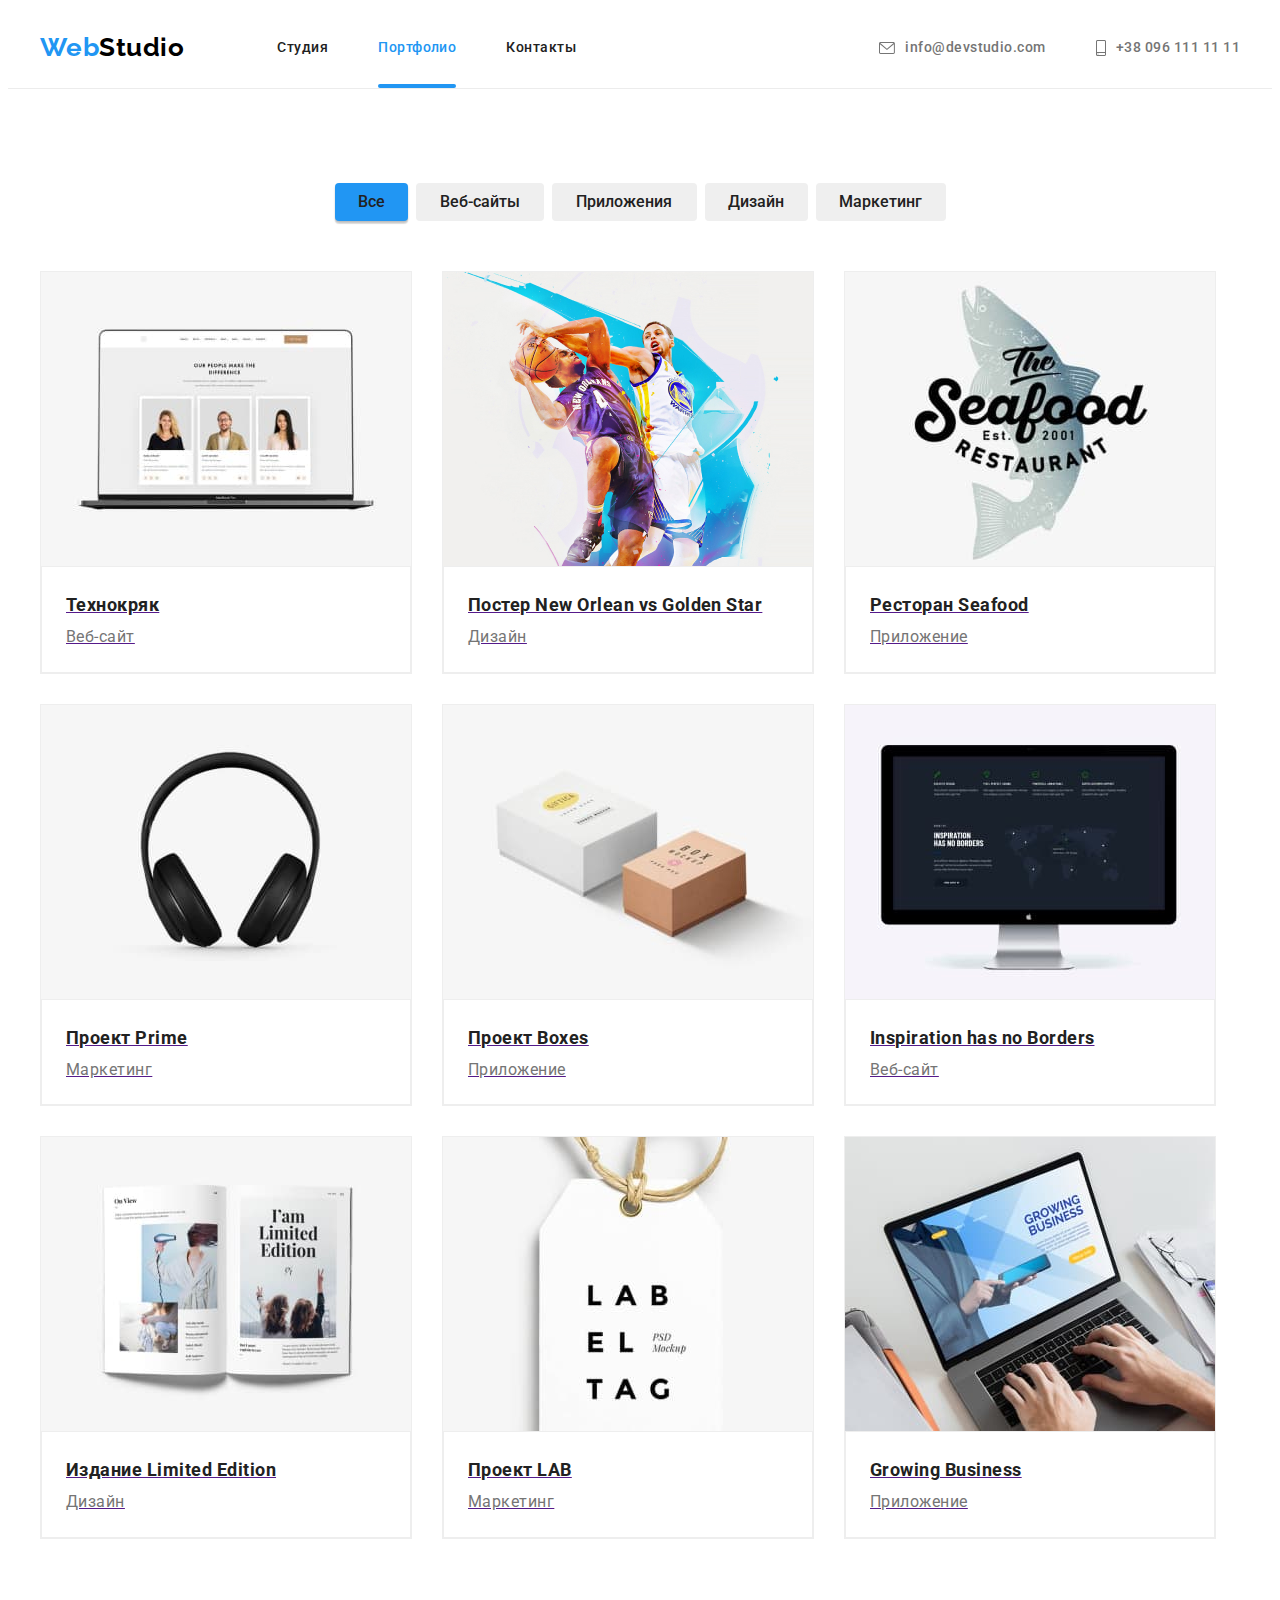
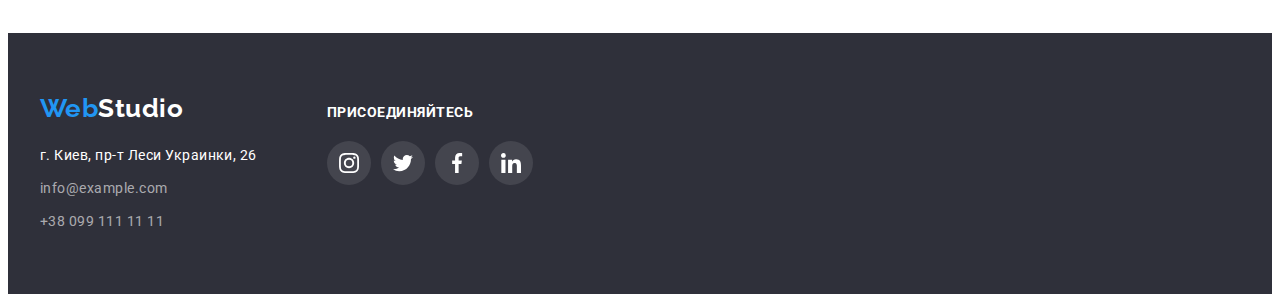
==== commit 50568fe2: "оформление портфолио карточки" ====
--- a/portfolio.html
+++ b/portfolio.html
@@ -82,7 +82,7 @@
       <div class="container foto-portfolio">
         <ul class="list list-portfolio">
           <li class="item portfolio-item">
-            <a href="" class="link">
+            <a href="" class="link-portfolio">
               <div class="overlay-card">
               <img class="img" src="./images/people.jpg" alt="people" width="370" />
               <div class="overlay">
@@ -97,8 +97,8 @@
             </a>
           </li>
           <li class="item portfolio-item">
-            <div class="overlay-card">
-            <a href="" class="link">
+            <a href="" class="link-portfolio">
+              <div class="overlay-card">
               <img class="img" src="./images/poster.jpg" alt="poster" width="370"/>
              <div class="overlay">
               <p class="text-overlay">Ресурс предлагает комплексные предложения с разным уровнем функционала и сервисов. Все это позволит посетителю получить
@@ -114,8 +114,8 @@
             </a>
           </li>
           <li class="item portfolio-item">
-            <div class="overlay-card">
-            <a href="" class="link">
+            <a href="" class="link-portfolio">
+              <div class="overlay-card">
               <img class="img" src="./images/restaurant.jpg" alt="restaurant" width="370"/>
                <div class="overlay">
               <p class="text-overlay">Ресурс предлагает комплексные предложения с разным уровнем функционала и сервисов. Все это позволит посетителю получить
@@ -129,8 +129,8 @@
             </a>
           </li>
           <li class="item portfolio-item">
-            <div class="overlay-card">
-            <a href="" class="link">
+             <a href="" class="link-portfolio">
+              <div class="overlay-card">
               <img class="img" src="./images/headphone.jpg" alt="headphone" width="370"/>
                <div class="overlay">
               <p class="text-overlay">Ресурс предлагает комплексные предложения с разным уровнем функционала и сервисов. Все это позволит посетителю получить
@@ -144,8 +144,8 @@
             </a>
           </li>
           <li class="item portfolio-item">
-            <div class="overlay-card">
-            <a href="" class="link">
+             <a href="" class="link-portfolio">
+              <div class="overlay-card">
               <img class="img" src="./images/box.jpg" alt="box" width="370"/>
                <div class="overlay">
               <p class="text-overlay">Ресурс предлагает комплексные предложения с разным уровнем функционала и сервисов. Все это позволит посетителю получить
@@ -159,8 +159,8 @@
             </a>
           </li>
           <li class="item portfolio-item">
-            <div class="overlay-card">
-            <a href="" class="link">
+              <a href="" class="link-portfolio">
+              <div class="overlay-card">
               <img class="img" src="./images/map.jpg" alt="map" width="370"/>
                <div class="overlay">
               <p class="text-overlay">Ресурс предлагает комплексные предложения с разным уровнем функционала и сервисов. Все это позволит посетителю получить
@@ -174,8 +174,8 @@
             </a>
           </li>
           <li class="item portfolio-item">
-            <div class="overlay-card">
-            <a href="" class="link">
+             <a href="" class="link-portfolio">
+              <div class="overlay-card">
               <img class="img" src="./images/magazine.jpg" alt="magazine" width="370"/>
                <div class="overlay">
               <p class="text-overlay">Ресурс предлагает комплексные предложения с разным уровнем функционала и сервисов. Все это позволит посетителю получить
@@ -189,8 +189,8 @@
             </a>
           </li>
           <li class="item portfolio-item">
-            <div class="overlay-card">
-            <a href="" class="link">
+            <a href="" class="link-portfolio">
+              <div class="overlay-card">
               <img class="img" src="./images/label.jpg" alt="label" width="370"/>
                <div class="overlay">
               <p class="text-overlay">Ресурс предлагает комплексные предложения с разным уровнем функционала и сервисов. Все это позволит посетителю получить
@@ -204,8 +204,8 @@
             </a>
           </li>
           <li class="item portfolio-item">
-            <div class="overlay-card">
-            <a href="" class="link">
+            <a href="" class="link-portfolio">
+              <div class="overlay-card">
               <img class="img" src="./images/netbook.jpg" alt="netbook" width="370"/>
                <div class="overlay">
               <p class="text-overlay">Ресурс предлагает комплексные предложения с разным уровнем функционала и сервисов. Все это позволит посетителю получить
--- a/css/styles.css
+++ b/css/styles.css
@@ -697,7 +697,6 @@
 }
 
 .list-portfolio {
-
   display: flex;
   flex-wrap: wrap;
 
@@ -705,13 +704,11 @@
 .overlay-card{
   position: relative;
   overflow: hidden;
-transition: transition 250ms var(--cubic);
-
 }
 
 .overlay{
   position: absolute;
-  bottom: 0;
+  top: 0;
   left: 0;
   width: 100%;
   height: 100%;
@@ -720,13 +717,11 @@
 background-color: rgba(33, 150, 243, 0.9);
 transform: translateY(100%);
 transition: transform 250ms var(--cubic); 
-opacity: 1;
-}
-
-.overlay-card:hover .overlay {
-  transform: translateY(0);
+
+}
+.link-portfolio:hover .overlay{
+transform: translateY(0);
   opacity: 1;
-
 }
 .text-overlay{
 padding: 63px 24px;
@@ -734,8 +729,7 @@
   font-weight: 400;
   font-size: 18px;
   line-height: 1.55;
-  
-    
+     
 }
 
 .portfolio-item {
@@ -747,8 +741,10 @@
 
   
 }
+
 .portfolio-item:hover{
-background-color: #FFFFFF;
+
+  background-color: #FFFFFF;
   box-shadow: 0px 1px 1px rgba(0, 0, 0, 0.12), 0px 4px 4px rgba(0, 0, 0, 0.06), 1px 4px 6px rgba(0, 0, 0, 0.16);
 
 }
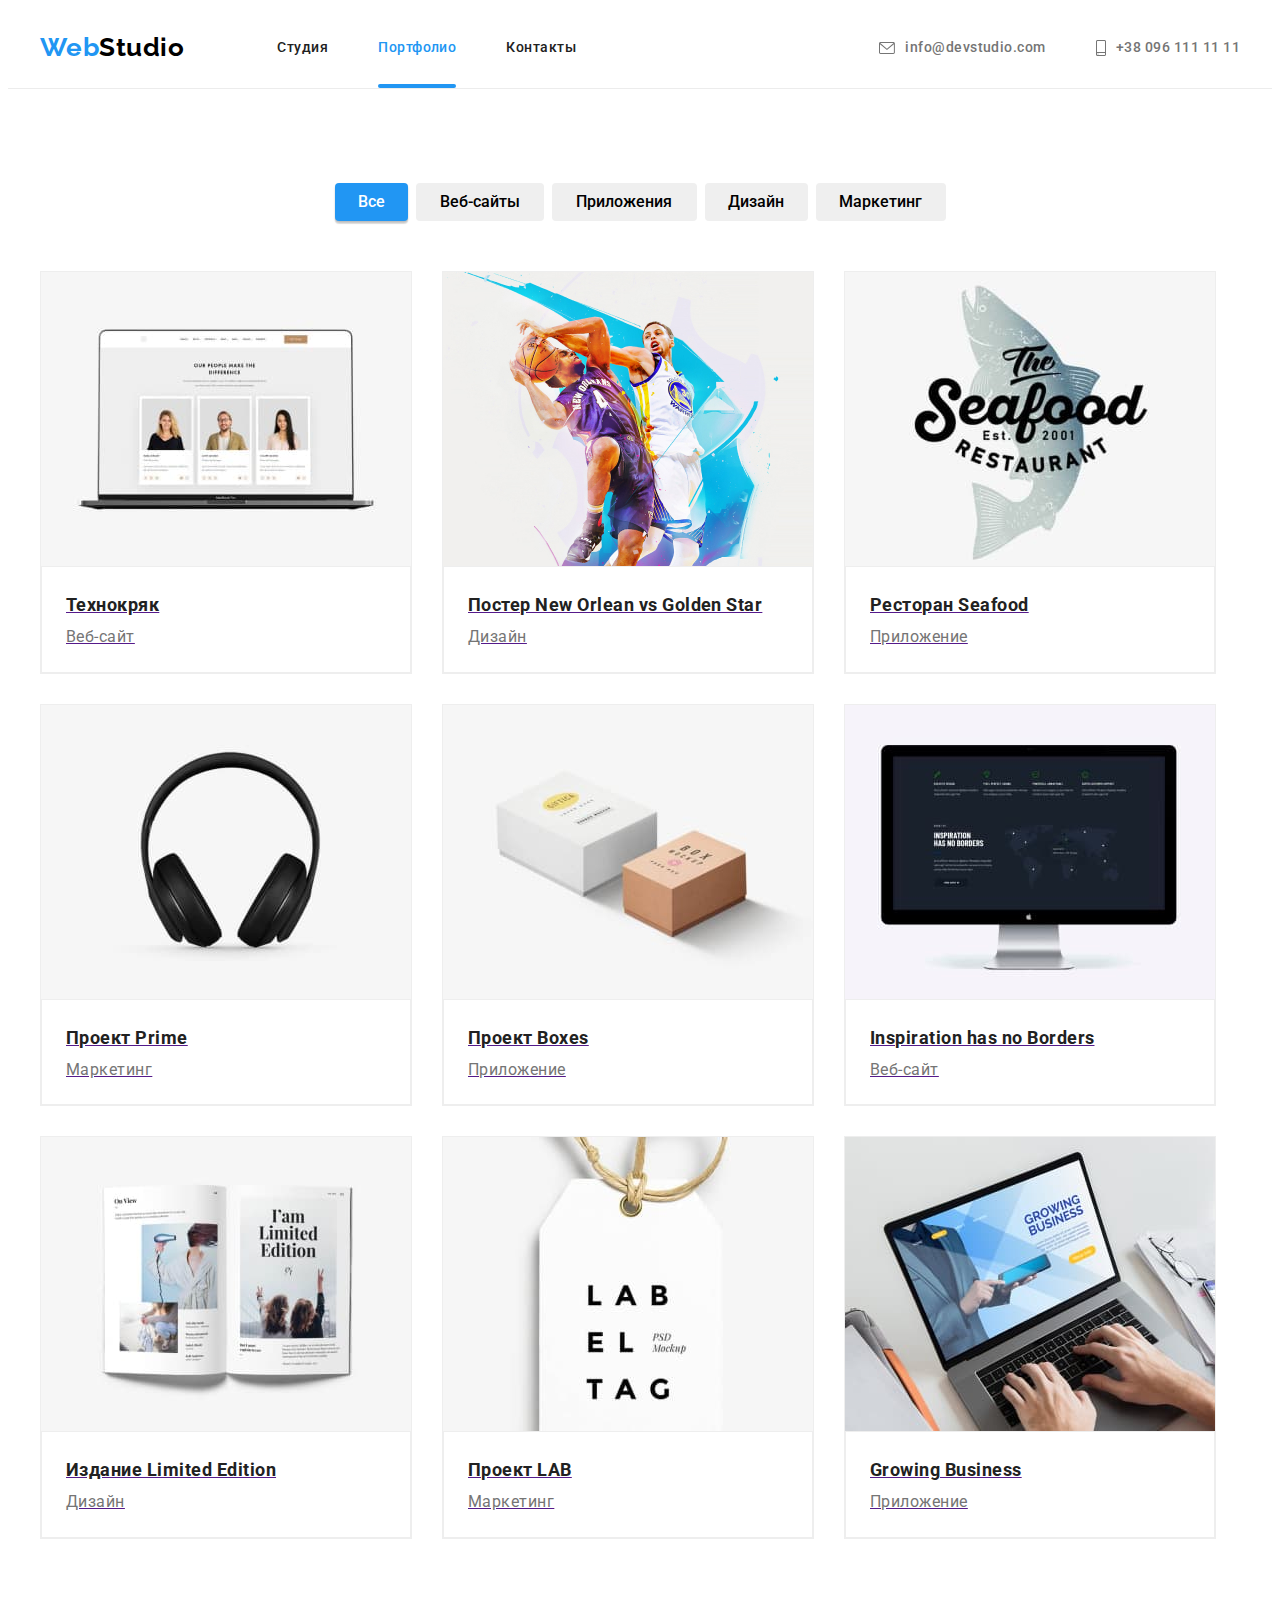
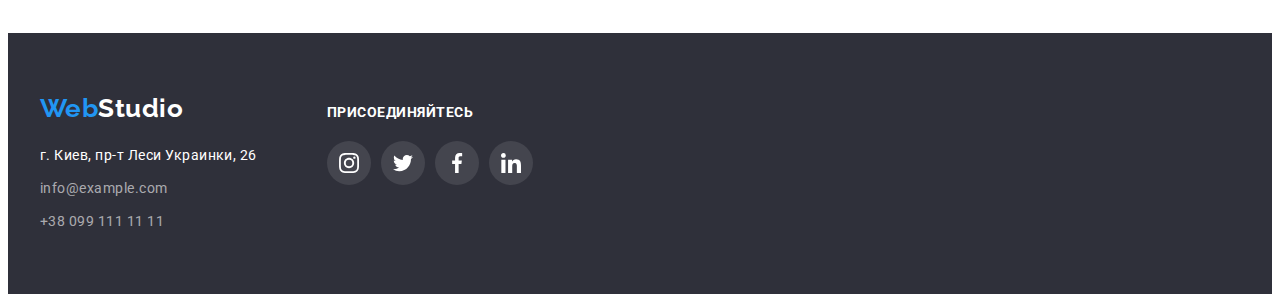
==== commit a9a3b449: "замена цвета в кнопке" ====
--- a/portfolio.html
+++ b/portfolio.html
@@ -60,7 +60,7 @@
       <div class="container portfolio-btn">
         <ul class="list section-list">
           <li class="item-btn">
-            <button class="btn all-btn" type="button">Все</button>
+            <button class="btn all-btns" type="button">Все</button>
           </li>
           <li class="item-btn">
             <button class="btn web-btn" type="button">Веб-сайты</button>
@@ -212,9 +212,10 @@
               исчерпывающие сведения о компании или частном лице.</p>
               </div>
               </div>
-              <div class="card-portfolio">
-                <h2 class="title-portfolio">Growing Business</h2>
-                <p class="text-portfolio">Приложение</p>
+              
+              <div class="card-portfolio">
+              <h2 class="title-portfolio">Growing Business</h2>
+              <p class="text-portfolio">Приложение</p>
               </div>
             </a>
           </li>
--- a/css/styles.css
+++ b/css/styles.css
@@ -626,12 +626,12 @@
   justify-content: center;
 }
 
-.all-btn {
+.all-btns {
   display: inline-block;
   box-shadow: 0px 3px 1px rgba(0, 0, 0, 0.1), 0px 1px 2px rgba(0, 0, 0, 0.08), 0px 2px 2px rgba(0, 0, 0, 0.12);
   border-radius: 4px;
   min-width: 73px;
-  color: var(--title-text-color);
+  color: #ffffff;
   background-color: var(--acctent-color);
   cursor: pointer;
 
@@ -644,11 +644,12 @@
   transition: background-color 250ms var(--cubic);
 }
 
-.all-btn:hover,
-.all-btn:focus,
-.all-btn:active {
+
+.all-btns:hover,
+.all-btns:focus,
+.all-btns:active {
   background-color: var(--acctent-color);
-  
+
 }
 
 .btn {
@@ -656,17 +657,17 @@
   padding: 6px 22px;
   border-radius: 4px;
 
-  border: 1px solid #EEEEEE;
-  color: var(--primary-text-color);
+  border: none;
+  
   cursor: pointer;
   font-family: inherit;
   font-weight: 500;
   font-size: 16px;
   line-height: 1.6;
   text-align: center;
-  border: none;
-  
-  transition: color 250ms var(--cubic), background-color 250ms var(--cubic), box-shadow 250ms var(--cubic);
+  
+  
+  transition: color 250ms var(--cubic), background-color 250ms var(--cubic);
   
 
 }
@@ -675,9 +676,7 @@
 .btn:focus {
   background-color: var(--acctent-color);
   color: #ffffff;
-  
-    box-shadow: 0px 1px 1px rgba(0, 0, 0, 0.12), 0px 4px 4px rgba(0, 0, 0, 0.06), 1px 4px 6px rgba(0, 0, 0, 0.16);
-}
+  }
 
 .web-btn {
   min-width: 128px;
@@ -715,10 +714,12 @@
   
 color: var(--acctent-color);
 background-color: rgba(33, 150, 243, 0.9);
+
 transform: translateY(100%);
 transition: transform 250ms var(--cubic); 
 
 }
+
 .link-portfolio:hover .overlay{
 transform: translateY(0);
   opacity: 1;
@@ -760,6 +761,7 @@
 .card-portfolio {
   border: 1px solid #EEEEEE;
   padding: 20px 24px;
+ 
 }
 
 .title-portfolio {
@@ -768,16 +770,15 @@
   font-weight: 700;
   font-size: 18px;
   line-height: 2;
-  
-  
-}
-
+  text-decoration: none;
+}
 .text-portfolio {
   color: var(--main-text-color);
 
   font-weight: 400;
   font-size: 16px;
   line-height: 1.8;
+  text-decoration: none;
 }
 /*socials icons*/
 .socials{
